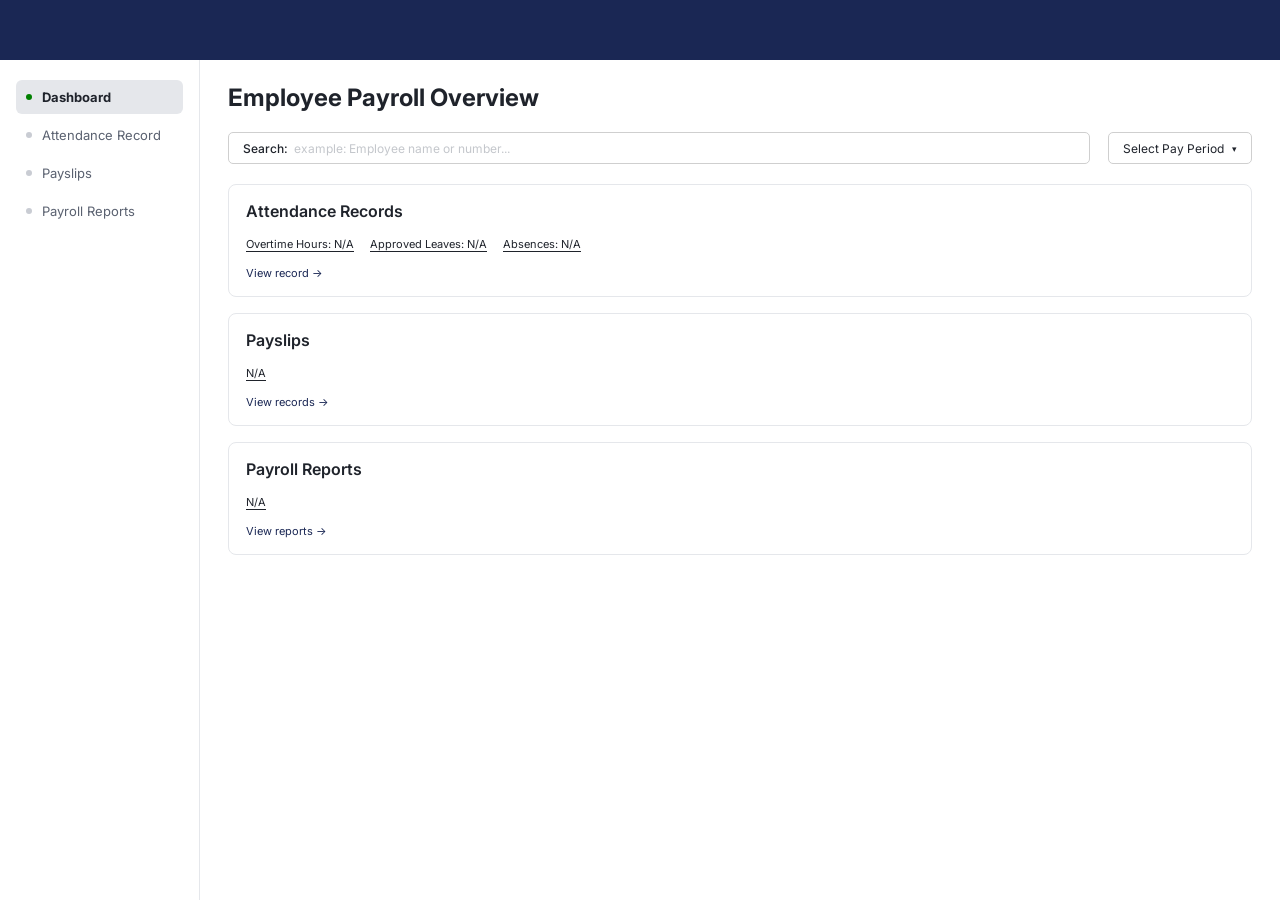
==== index.html @ 22799dcc "v1 wireframe with mock data" ====
<!DOCTYPE html>
<html lang="en">
<head>
  <meta charset="UTF-8">
  <meta name="viewport" content="width=1280">
  <title>Dashboard · Payroll</title>
  <link rel="preconnect" href="https://fonts.googleapis.com">
  <link rel="preconnect" href="https://fonts.gstatic.com" crossorigin>
  <link href="https://fonts.googleapis.com/css2?family=Inter:wght@400;500;600;700&display=swap" rel="stylesheet">
  <link rel="stylesheet" href="css/styles.css">
</head>
<body>
  <header class="topbar"></header>
  <div class="layout">
    <nav class="sidebar">
      <a class="nav-link active" href="index.html" data-nav="dashboard">Dashboard</a>
      <a class="nav-link" href="attendance.html" data-nav="attendance">Attendance Record</a>
      <a class="nav-link" href="payslips.html" data-nav="payslips">Payslips</a>
      <a class="nav-link" href="payroll-reports.html" data-nav="payroll-reports">Payroll Reports</a>
    </nav>
    <main class="content">
      <h1>Employee Payroll Overview</h1>
      <div class="toolbar">
        <div class="search" id="search">
          <label for="search-input">Search:</label>
          <input id="search-input" type="text" placeholder="example: Employee name or number..." autocomplete="off" spellcheck="false">
          <ul class="menu" hidden></ul>
        </div>
        <div class="dropdown" id="period-dropdown"></div>
      </div>
      <section class="card">
        <h2>Attendance Records</h2>
        <p class="stats">
          <a href="attendance.html" data-stat="overtime">Overtime Hours: N/A</a>
          <a href="attendance.html" data-stat="leaves">Approved Leaves: N/A</a>
          <a href="attendance.html" data-stat="absences">Absences: N/A</a>
        </p>
        <a class="card-link" href="attendance.html">View record →</a>
      </section>
      <section class="card">
        <h2>Payslips</h2>
        <p class="stats">
          <a href="payslips.html" data-stat="payslip">N/A</a>
        </p>
        <a class="card-link" href="payslips.html">View records →</a>
      </section>
      <section class="card">
        <h2>Payroll Reports</h2>
        <p class="stats">
          <a href="payroll-reports.html" data-stat="reports">N/A</a>
        </p>
        <a class="card-link" href="payroll-reports.html">View reports →</a>
      </section>
    </main>
  </div>
  <script src="js/data.js"></script>
  <script src="js/app.js"></script>
  <script src="js/dashboard.js"></script>
</body>
</html>
---- css/styles.css ----
/* Desktop only: the layout never shrinks below 1280px and has no media queries. */

:root {
  --navy: #1a2754;
  --text: #1f232b;
  --muted: #5a6170;
  --red: #d90000;
  --red-dark: #c00000;
  --green: #008000;
  --border: #cfcfcf;
  --border-light: #e5e7eb;
  --grey-100: #eeeeee;
  --grey-200: #d9d9d9;
  --active-bg: #e5e7eb;
}

* {
  box-sizing: border-box;
}

body {
  margin: 0;
  min-width: 1280px;
  font-family: "Inter", "Helvetica Neue", Arial, sans-serif;
  font-size: 12px;
  color: var(--text);
  background: #fff;
}

button,
input {
  font: inherit;
  color: inherit;
}

[hidden] {
  display: none !important;
}

/* ---------- Shell ---------- */

.topbar {
  display: flex;
  align-items: center;
  justify-content: flex-end;
  gap: 16px;
  height: 60px;
  padding: 0 24px;
  background: var(--navy);
}

.layout {
  display: flex;
  min-height: calc(100vh - 60px);
}

.sidebar {
  flex: 0 0 200px;
  padding: 20px 16px;
  border-right: 1px solid var(--border-light);
}

.nav-link {
  display: flex;
  align-items: center;
  gap: 10px;
  height: 34px;
  margin-bottom: 4px;
  padding: 0 10px;
  border-radius: 6px;
  font-size: 13px;
  white-space: nowrap;
  color: var(--muted);
  text-decoration: none;
}

.nav-link::before {
  content: "";
  flex: 0 0 6px;
  height: 6px;
  border-radius: 50%;
  background: #c9ccd3;
}

.nav-link:hover {
  background: #f3f4f6;
}

.nav-link.active {
  background: var(--active-bg);
  font-weight: 700;
  color: var(--text);
}

.nav-link.active::before {
  background: var(--green);
}

/* Payroll Reports turns red while the chosen employee has an ongoing report. */
.nav-link.alert {
  color: var(--red);
}

.nav-link.alert::before {
  background: var(--red);
}

.content {
  flex: 1;
  min-width: 0;
  padding: 24px 28px 28px;
}

h1 {
  margin: 0 0 20px;
  font-size: 24px;
  line-height: 28px;
  font-weight: 700;
}

/* ---------- Search and dropdowns ---------- */

.toolbar {
  display: flex;
  gap: 18px;
}

.search {
  position: relative;
  flex: 1;
  display: flex;
  align-items: center;
  gap: 6px;
  height: 32px;
  padding: 0 14px;
  border: 1px solid var(--border);
  border-radius: 5px;
}

.search:focus-within {
  border-color: var(--navy);
}

.search label {
  font-weight: 500;
}

.search.has-employee label {
  display: none;
}

.search input {
  flex: 1;
  min-width: 0;
  height: 100%;
  padding: 0;
  border: 0;
  outline: 0;
  background: none;
}

.search input::placeholder {
  color: #c4c7cc;
}

.dropdown {
  position: relative;
}

.dropdown-toggle {
  display: flex;
  align-items: center;
  justify-content: flex-end;
  height: 32px;
  padding: 0 14px;
  border: 1px solid var(--border);
  border-radius: 5px;
  background: #fff;
  white-space: nowrap;
  cursor: pointer;
}

.dropdown-toggle::after {
  content: "▾";
  margin-left: 8px;
  font-size: 9px;
}

.menu {
  position: absolute;
  top: calc(100% + 4px);
  right: 0;
  z-index: 10;
  min-width: 100%;
  margin: 0;
  padding: 4px 0;
  list-style: none;
  border: 1px solid var(--border);
  border-radius: 5px;
  background: #fff;
  box-shadow: 0 4px 12px rgba(0, 0, 0, 0.12);
}

.search .menu {
  left: 0;
}

.menu button {
  display: block;
  width: 100%;
  padding: 7px 14px;
  border: 0;
  background: none;
  text-align: left;
  white-space: nowrap;
  cursor: pointer;
}

.menu button:hover,
.menu button:focus-visible {
  background: #f1f2f4;
  outline: 0;
}

.menu button.selected {
  font-weight: 600;
}

.menu .menu-empty {
  padding: 7px 14px;
  color: var(--muted);
}

.filter-row {
  display: flex;
  justify-content: flex-end;
  margin-top: 16px;
}

.filter-row .dropdown-toggle {
  width: 195px;
}

/* ---------- Dashboard cards ---------- */

.card {
  margin-top: 16px;
  padding: 16px 17px 15px;
  border: 1px solid var(--border-light);
  border-radius: 8px;
  font-size: 11px;
  line-height: 16px;
}

.toolbar + .card {
  margin-top: 20px;
}

.card h2 {
  margin: 0;
  font-size: 16px;
  line-height: 20px;
  font-weight: 600;
}

.stats {
  display: flex;
  gap: 16px;
  margin: 15px 0 13px;
}

.stats a {
  color: inherit;
  text-underline-offset: 3px;
}

.stats a.alert {
  color: var(--red);
}

.card-link {
  color: var(--navy);
  text-decoration: none;
}

.card-link:hover {
  text-decoration: underline;
}

/* ---------- Tables ---------- */

.table {
  width: 100%;
  margin-top: 20px;
  border-collapse: collapse;
  table-layout: fixed;
}

.filter-row + .table {
  margin-top: 18px;
}

.table th,
.table td {
  height: 47px;
  padding: 0;
  font-weight: 400;
  text-align: center;
}

.table th {
  background: var(--grey-200);
}

.table td {
  background: var(--grey-100);
}

.table th:first-child,
.table td:first-child {
  padding-left: 24px;
  text-align: left;
}

.table-attendance th:nth-child(1) { width: 38.4%; }
.table-attendance th:nth-child(2) { width: 9.8%; }
.table-attendance th:nth-child(3) { width: 10.8%; }
.table-attendance th:nth-child(4) { width: 10.6%; }
.table-attendance th:nth-child(5) { width: 9%; }
.table-attendance th:nth-child(6) { width: 8.6%; }
.table-attendance th:nth-child(7) { width: 12.8%; }

.table-records th:nth-child(1) { width: 40%; }
.table-records th:nth-child(2) { width: 34%; }
.table-records th:nth-child(3) { width: 26%; }

.table-records th:last-child,
.table-records td:last-child {
  padding-right: 24px;
  text-align: right;
}

.table .status-alert {
  color: var(--red);
}

.table .total {
  font-weight: 700;
}

.details > :first-child {
  margin-top: 29px;
}

.table tr.clickable {
  cursor: pointer;
}

.table tr.clickable:hover td,
.table tr.clickable:focus-visible td {
  background: #e2e2e2;
}

.table tr.clickable:focus-visible {
  outline: 2px solid var(--navy);
  outline-offset: -2px;
}

.table td.empty {
  padding: 0 24px;
  color: var(--muted);
  text-align: left;
}

/* ---------- Detail pages ---------- */

.detail-header {
  display: flex;
  align-items: center;
  gap: 16px;
}

.detail-header h1 {
  margin: 0;
}

.pill {
  display: inline-flex;
  align-items: center;
  height: 28px;
  padding: 0 16px;
  border-radius: 14px;
  background: var(--red-dark);
  color: #fff;
  font-size: 16px;
  font-weight: 700;
}

.btn {
  display: inline-flex;
  align-items: center;
  height: 28px;
  padding: 0 24px;
  background: var(--grey-200);
  color: #111;
  font-size: 16px;
  font-weight: 700;
  text-decoration: none;
}

.btn:hover {
  background: #cacaca;
}

.btn-back {
  margin-left: auto;
}

.summary {
  display: grid;
  grid-template-columns: max-content 1fr;
  gap: 10px 24px;
  margin-bottom: 0;
  font-size: 13px;
}

.summary dt {
  font-weight: 600;
}

.summary dd {
  margin: 0;
}
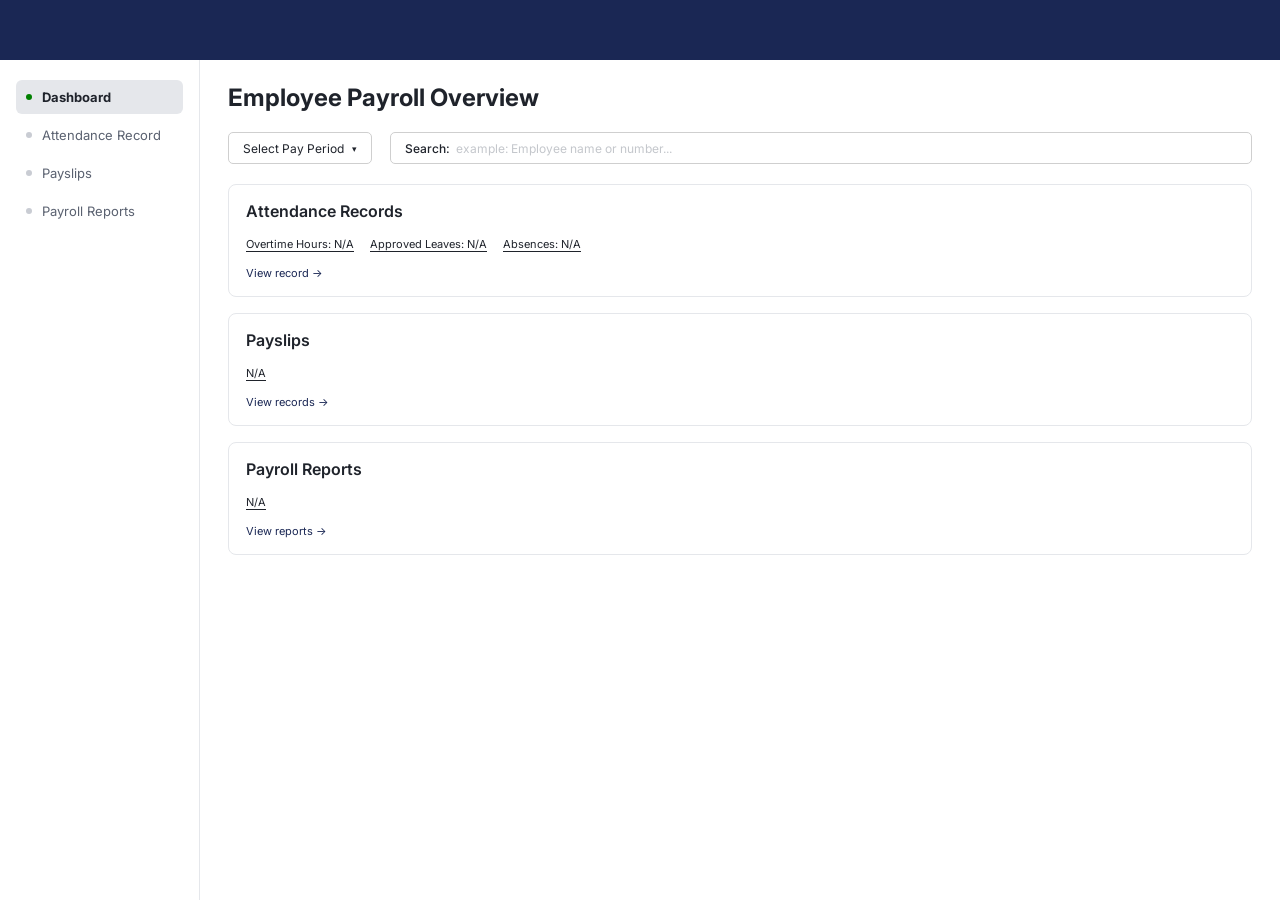
==== commit 70132185: "Switching the search bar and pay period filter" ====
--- a/index.html
+++ b/index.html
@@ -21,12 +21,12 @@
     <main class="content">
       <h1>Employee Payroll Overview</h1>
       <div class="toolbar">
+        <div class="dropdown" id="period-dropdown"></div>
         <div class="search" id="search">
           <label for="search-input">Search:</label>
           <input id="search-input" type="text" placeholder="example: Employee name or number..." autocomplete="off" spellcheck="false">
           <ul class="menu" hidden></ul>
         </div>
-        <div class="dropdown" id="period-dropdown"></div>
       </div>
       <section class="card">
         <h2>Attendance Records</h2>
--- a/css/styles.css
+++ b/css/styles.css
@@ -205,6 +205,12 @@
   left: 0;
 }
 
+/* The pay period selector sits at the left of the toolbar, so its menu opens from the left edge. */
+.toolbar .dropdown .menu {
+  left: 0;
+  right: auto;
+}
+
 .menu button {
   display: block;
   width: 100%;
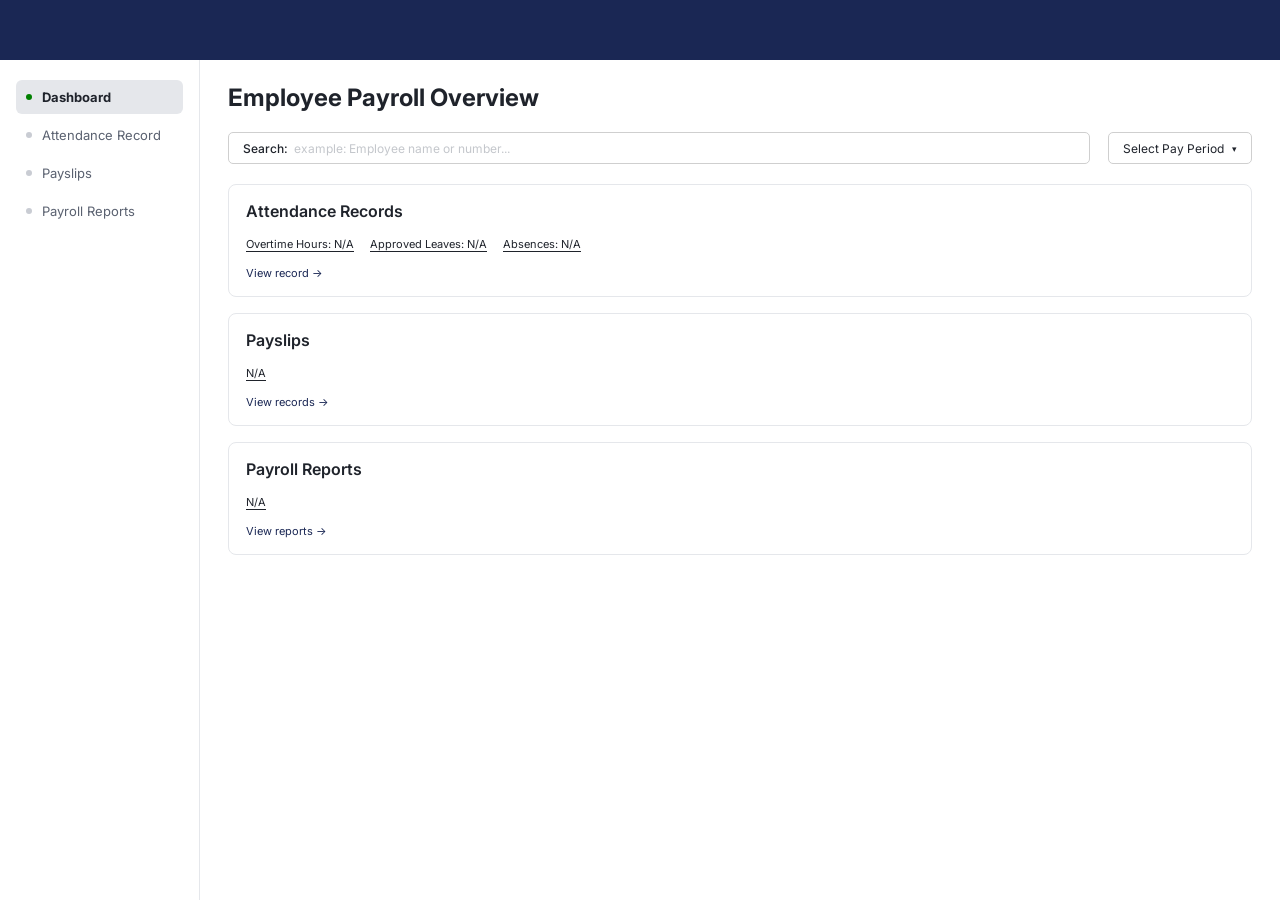
==== commit 1cfe65a3: "Switching it back to make it according to the wireframe (And because that feedback was from us, the " ====
--- a/index.html
+++ b/index.html
@@ -21,12 +21,12 @@
     <main class="content">
       <h1>Employee Payroll Overview</h1>
       <div class="toolbar">
-        <div class="dropdown" id="period-dropdown"></div>
         <div class="search" id="search">
           <label for="search-input">Search:</label>
           <input id="search-input" type="text" placeholder="example: Employee name or number..." autocomplete="off" spellcheck="false">
           <ul class="menu" hidden></ul>
         </div>
+        <div class="dropdown" id="period-dropdown"></div>
       </div>
       <section class="card">
         <h2>Attendance Records</h2>
--- a/css/styles.css
+++ b/css/styles.css
@@ -205,12 +205,6 @@
   left: 0;
 }
 
-/* The pay period selector sits at the left of the toolbar, so its menu opens from the left edge. */
-.toolbar .dropdown .menu {
-  left: 0;
-  right: auto;
-}
-
 .menu button {
   display: block;
   width: 100%;
